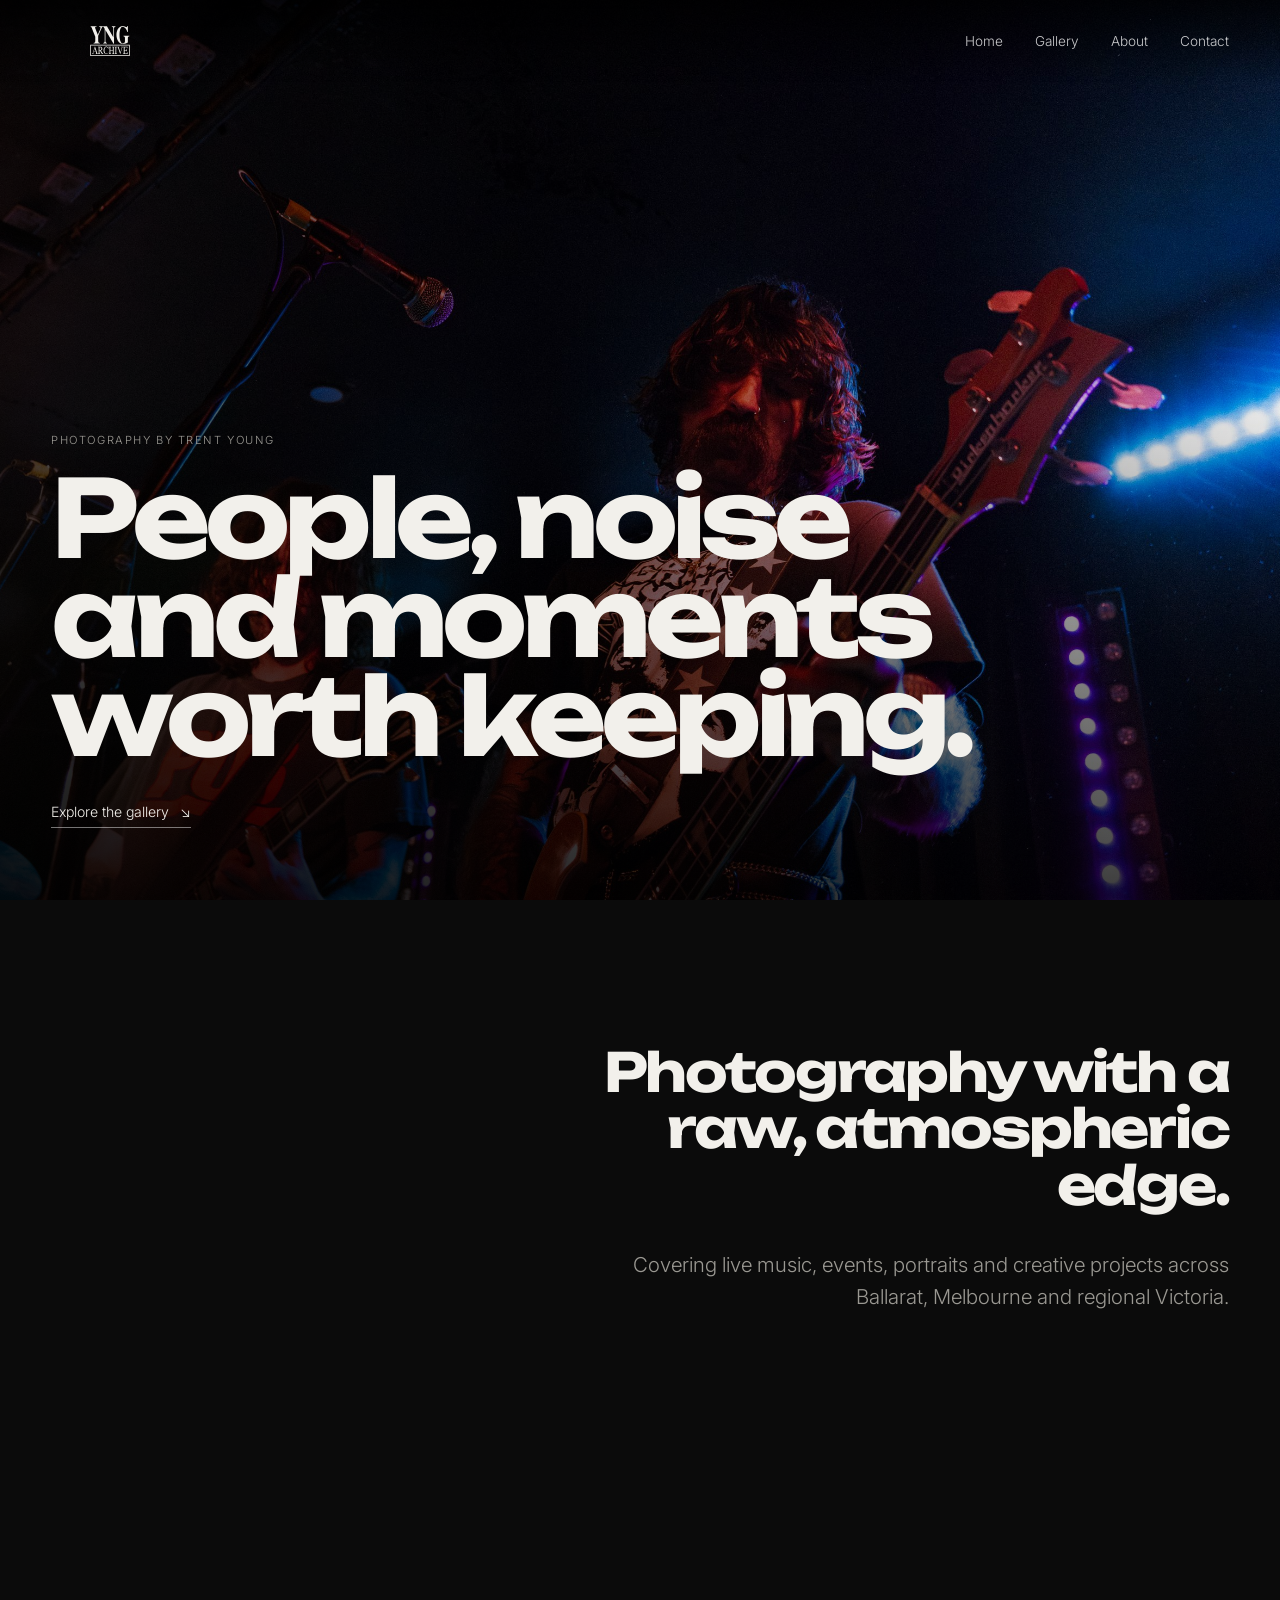
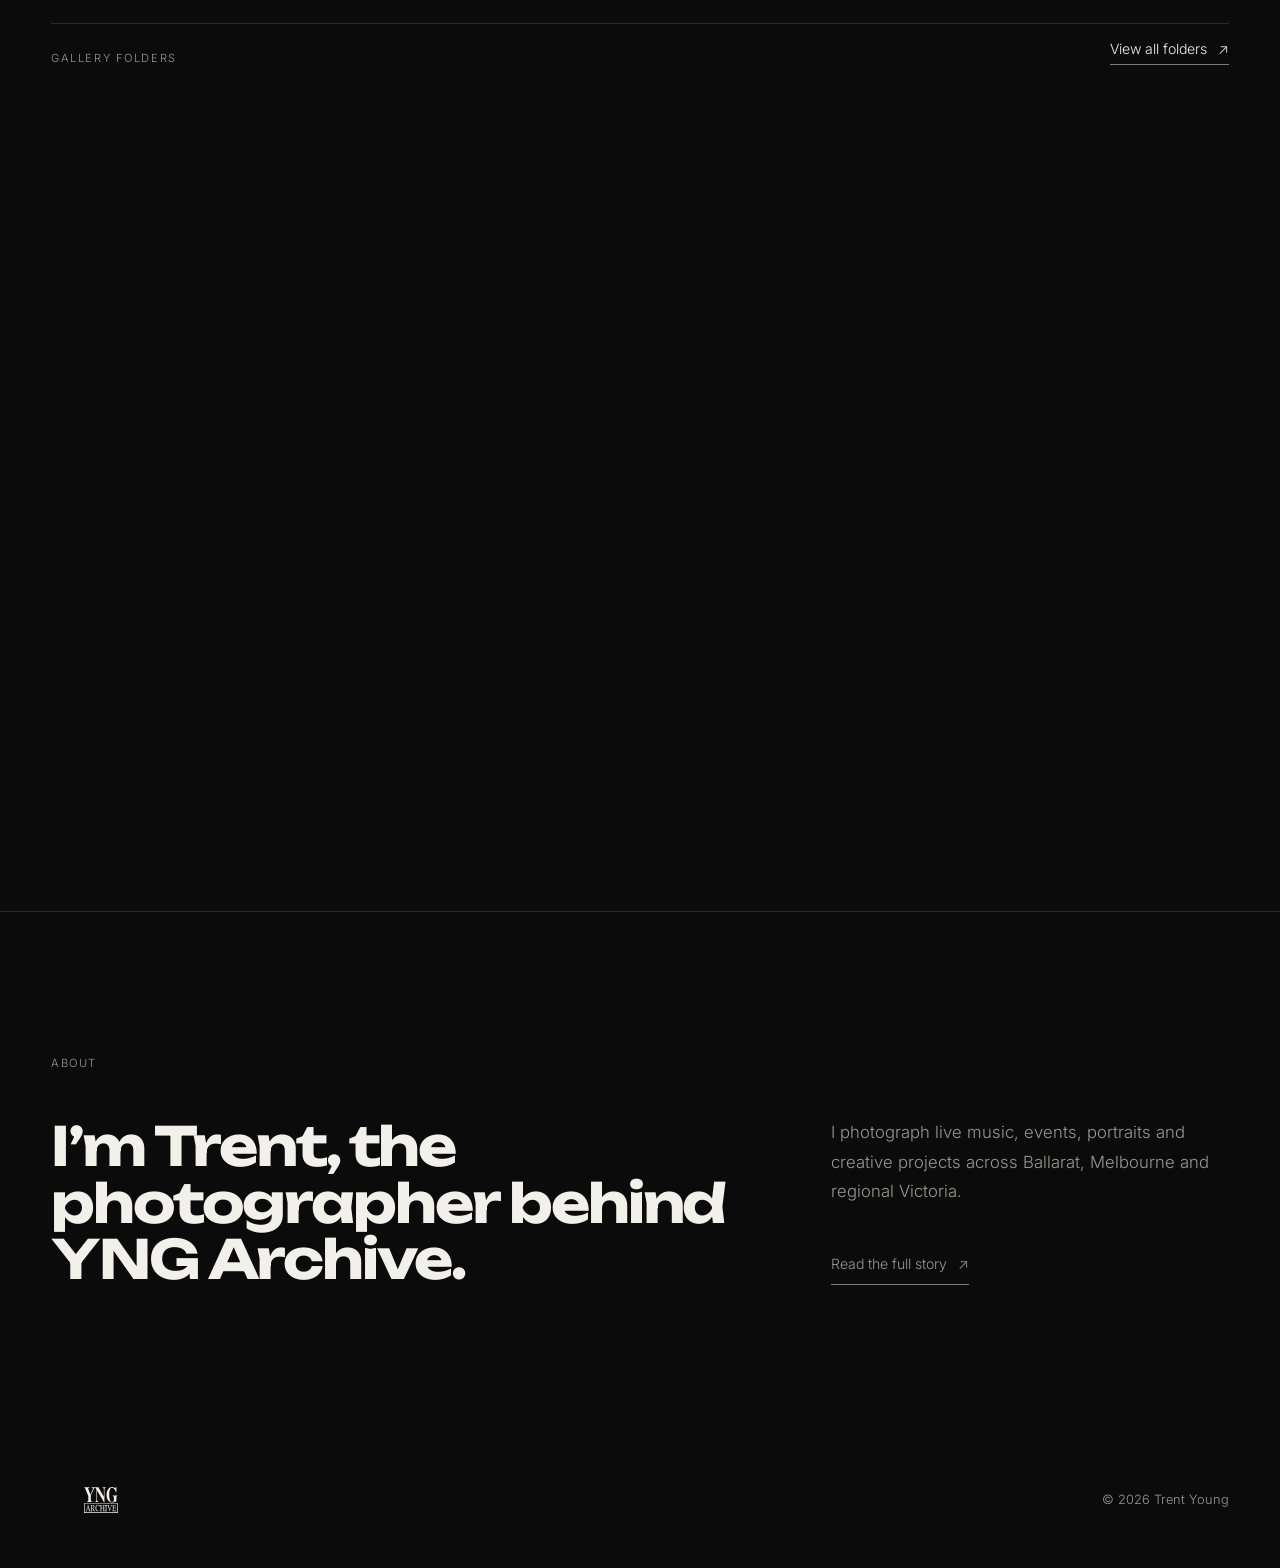
==== index.html @ a9e94014 "Add files via upload" ====
<!DOCTYPE html>
<html lang="en">
<head>
  <meta charset="UTF-8" />
  <meta name="viewport" content="width=device-width, initial-scale=1.0" />
  <meta name="description" content="YNG Archive photography by Trent Young." />
  <title>YNG Archive — Photography by Trent Young</title>
  <link rel="preconnect" href="https://fonts.googleapis.com">
  <link rel="preconnect" href="https://fonts.gstatic.com" crossorigin>
  <link href="https://fonts.googleapis.com/css2?family=Inter:wght@300;400;500;600&family=Unbounded:wght@500;600&display=swap" rel="stylesheet">
  <link rel="icon" type="image/svg+xml" href="assets/logo-main.svg" />
  <link rel="stylesheet" href="styles.css" />
</head>
<body>

<header class="site-header">
  <a class="brand" href="index.html"><span class="logo-mark" role="img" aria-label="YNG Archive"></span></a>

  <button class="menu-toggle" aria-label="Open navigation" aria-expanded="false">
    <span></span><span></span>
  </button>

  <nav class="site-nav">
    <a href="index.html">Home</a>
    <a href="gallery.html">Gallery</a>
    <a href="about.html">About</a>
    <a href="contact.html">Contact</a>
  </nav>
</header>

<main>
  <section class="hero" id="home">
    <div class="hero-image" role="img" aria-label="Featured YNG Archive photograph"></div>
    <div class="hero-overlay"></div>

    <div class="hero-content">
      <p class="eyebrow">Photography by Trent Young</p>
      <h1>People, noise<br>and moments<br>worth keeping.</h1>
      <a class="text-link" href="gallery.html">Explore the gallery <span>↘</span></a>
    </div>
  </section>

  <section class="intro section-pad">
    <div>
      <h2>Photography with a raw, atmospheric edge.</h2>
      <p class="large-copy">
        Covering live music, events, portraits and creative projects across Ballarat,
        Melbourne and regional Victoria.
      </p>
    </div>
  </section>

  <section class="featured-folders section-pad">
    <div class="section-heading">
      <p class="section-label">Gallery folders</p>
      <a class="text-link" href="gallery.html">View all folders <span>↗</span></a>
    </div>

    <a class="gallery-rotator" href="gallery.html" aria-label="View the gallery">
      <img src="images/home-carousel/aenima-7.jpg" alt="Live music photograph — Aenima" style="animation-delay:0s; object-position:center 35%;" loading="eager">
      <img src="images/home-carousel/ashestoashes-17.jpg" alt="Live music photograph — Ashestoashes" style="animation-delay:3s; object-position:center 55%;" loading="lazy">
      <img src="images/home-carousel/hero-band.jpg" alt="Live music photograph — full stage" style="animation-delay:6s; object-position:center 50%;" loading="lazy">
      <img src="images/home-carousel/dscf0075-enhanced-nr.jpg" alt="Live music photograph — Dscf0075 Enhanced Nr" style="animation-delay:9s; object-position:center 18%;" loading="lazy">
      <img src="images/home-carousel/mi-sex-1.jpg" alt="Live music photograph — Mi Sex" style="animation-delay:12s; object-position:center 40%;" loading="lazy">
      <img src="images/home-carousel/mi-sex-20.jpg" alt="Live music photograph — Mi Sex" style="animation-delay:15s; object-position:center 38%;" loading="lazy">
      <img src="images/home-carousel/rubberslover-11.jpg" alt="Live music photograph — Rubberslover" style="animation-delay:18s; object-position:center 45%;" loading="lazy">
      <img src="images/home-carousel/rubberslover-2.jpg" alt="Live music photograph — Rubberslover" style="animation-delay:21s; object-position:center 30%;" loading="lazy">
      <img src="images/home-carousel/sc18.jpg" alt="Live music photograph — SC18" style="animation-delay:24s; object-position:center 40%;" loading="lazy">
      <img src="images/home-carousel/sc25.jpg" alt="Live music photograph — SC25" style="animation-delay:27s; object-position:center 30%;" loading="lazy">
      <img src="images/home-carousel/sc36.jpg" alt="Live music photograph — SC36" style="animation-delay:30s; object-position:center 35%;" loading="lazy">
      <img src="images/home-carousel/sc8.jpg" alt="Live music photograph — SC8" style="animation-delay:33s; object-position:center 20%;" loading="lazy">
      <img src="images/home-carousel/subcenter90s-27.jpg" alt="Live music photograph — Subcenter90s" style="animation-delay:36s; object-position:center 30%;" loading="lazy">
      <img src="images/home-carousel/subcenter90s-37.jpg" alt="Live music photograph — Subcenter90s" style="animation-delay:39s; object-position:center 25%;" loading="lazy">
      <img src="images/home-carousel/the-antics-volta-11.jpg" alt="Live music photograph — The Antics Volta" style="animation-delay:42s; object-position:center 30%;" loading="lazy">
      <img src="images/home-carousel/the-antics-volta-18.jpg" alt="Live music photograph — The Antics Volta" style="animation-delay:45s; object-position:center 28%;" loading="lazy">
      <img src="images/home-carousel/the-antics-volta-23.jpg" alt="Live music photograph — The Antics Volta" style="animation-delay:48s; object-position:center 32%;" loading="lazy">
      <img src="images/home-carousel/xh2f0044.jpg" alt="Live music photograph — Xh2f0044" style="animation-delay:51s; object-position:center 28%;" loading="lazy">
      <img src="images/home-carousel/zombieeaters-1.jpg" alt="Live music photograph — Zombieeaters" style="animation-delay:54s; object-position:center 50%;" loading="lazy">
      <img src="images/home-carousel/zombieeaters-17.jpg" alt="Live music photograph — Zombieeaters" style="animation-delay:57s; object-position:center 32%;" loading="lazy">
    </a>
  </section>

  <section class="about about-teaser section-pad" id="about">
    <p class="section-label">About</p>
    <div class="about-grid">
      <h2>I’m Trent, the photographer behind YNG Archive.</h2>
      <div class="about-copy">
        <p>
          I photograph live music, events, portraits and creative projects across Ballarat,
          Melbourne and regional Victoria.
        </p>
        <a class="text-link" href="about.html">Read the full story <span>↗</span></a>
      </div>
    </div>
  </section>
</main>

<footer>
  <a class="brand" href="index.html"><span class="logo-mark" role="img" aria-label="YNG Archive"></span></a>
  <p>© <span class="year"></span> Trent Young</p>
</footer>
<script src="script.js"></script>
</body></html>
---- styles.css ----
:root {
  --bg: #0b0b0b;
  --panel: #111111;
  --panel-alt: #3d3a34;
  --text: #f2f0eb;
  --muted: #9a9892;
  --line: #2a2927;
  --max: 1500px;
}

* { box-sizing: border-box; }
html { scroll-behavior: smooth; }
body { margin: 0; background: var(--bg); color: var(--text); font-family: "Inter", Arial, sans-serif; font-weight: 300; }
img { display: block; width: 100%; }
a { color: inherit; text-decoration: none; }

.site-header {
  position: fixed; inset: 0 0 auto 0; z-index: 20; height: 82px; padding: 0 4vw;
  display: flex; align-items: center; justify-content: space-between;
  background: linear-gradient(to bottom, rgba(0,0,0,.75), transparent);
}
.brand { display: inline-flex; align-items: center; font-family: "Unbounded", sans-serif; font-size: .9rem; letter-spacing: .07em; color: var(--text); }
.logo-mark {
  display: block;
  width: 118px;
  height: 30px;
  background-color: currentColor;
  -webkit-mask: url('assets/logo-main.svg') no-repeat center / contain;
  mask: url('assets/logo-main.svg') no-repeat center / contain;
}
.site-nav { display: flex; gap: 2rem; }
.site-nav a { font-size: .85rem; color: rgba(255,255,255,.78); }
.site-nav a:hover, .text-link:hover, .contact-links a:hover { color: #fff; }
.menu-toggle { display: none; border: 0; background: transparent; width: 34px; height: 28px; padding: 4px; }
.menu-toggle span { display: block; height: 1px; background: #fff; margin: 6px 0; }

.hero { min-height: 100svh; position: relative; display: flex; align-items: flex-end; overflow: hidden; }
.hero-image {
  position: absolute; inset: 0;
  background-color: var(--panel-alt);
  background-image: url("images/home/hero-coffin-volta.jpg");
  background-position: center 32%; background-repeat: no-repeat; background-size: cover;
  transform: scale(1.02);
}
.hero-overlay { position: absolute; inset: 0; background: linear-gradient(to right, rgba(0,0,0,.72), rgba(0,0,0,.08)), linear-gradient(to top, rgba(0,0,0,.72), transparent 55%); }
.hero-content { position: relative; z-index: 2; padding: 0 4vw 8vh; }
.eyebrow, .section-label { text-transform: uppercase; letter-spacing: .14em; font-size: .7rem; }
.eyebrow { margin-bottom: 1.4rem; color: var(--muted); }
.hero h1, .page-hero h1 {
  font-family: "Unbounded", sans-serif; letter-spacing: -.055em; margin: 0;
}
.hero h1 { font-size: clamp(3.4rem, 8.4vw, 9.4rem); line-height: .92; margin-bottom: 2.2rem; }
.text-link { display: inline-flex; gap: .7rem; align-items: center; font-size: .88rem; border-bottom: 1px solid rgba(255,255,255,.45); padding-bottom: .45rem; }

.section-pad { width: min(var(--max), 100%); margin: 0 auto; padding: 9rem 4vw; }
.intro { display: block; }
.intro > div { margin-left: auto; max-width: 640px; text-align: right; }
.intro h2, .about h2, .contact h2 {
  font-family: "Unbounded", sans-serif; font-size: clamp(2rem, 4.2vw, 5rem);
  line-height: 1.05; letter-spacing: -.04em; max-width: 1000px; margin: 0;
}
.large-copy { color: var(--muted); max-width: 720px; font-size: clamp(1.1rem, 1.6vw, 1.55rem); line-height: 1.6; margin-top: 2.2rem; }
.section-label { color: var(--muted); margin: 0; }
.section-heading { display: flex; justify-content: space-between; align-items: flex-end; border-top: 1px solid var(--line); padding-top: 1rem; margin-bottom: 2.5rem; }

.folder-grid { display: grid; grid-template-columns: repeat(2, minmax(0,1fr)); gap: 3rem 1.4rem; }
.folder-card { display: block; }
.folder-card img { aspect-ratio: 4/3; object-fit: cover; filter: saturate(.82) contrast(1.03); transition: transform .45s ease, filter .45s ease; }
.folder-card:hover img { transform: scale(.992); filter: saturate(1); }
.folder-meta { display: flex; align-items: baseline; justify-content: space-between; margin-top: 1rem; }
.folder-meta h2, .folder-meta h3 { margin: 0; font-family: "Unbounded", sans-serif; font-size: clamp(1.4rem, 2.5vw, 2.6rem); letter-spacing: -.04em; }
.folder-meta span { color: var(--muted); font-size: .75rem; }
.folder-card p { color: var(--muted); line-height: 1.6; max-width: 540px; }

.gallery-rotator {
  position: relative;
  display: block;
  width: 100%;
  aspect-ratio: 16/9;
  overflow: hidden;
  border-radius: 1px;
}
.gallery-rotator img {
  position: absolute; inset: 0;
  width: 100%; height: 100%;
  object-fit: cover;
  opacity: 0;
  animation: gallery-rotate 60s infinite;
}

@keyframes gallery-rotate {
  0% { opacity: 0; }
  2% { opacity: 1; }
  5% { opacity: 1; }
  7% { opacity: 0; }
  100% { opacity: 0; }
}

@media (prefers-reduced-motion: reduce) {
  .gallery-rotator img { animation: none; opacity: 0; }
  .gallery-rotator img:first-child { opacity: 1; }
}

@media (max-width: 700px) {
  .gallery-rotator { aspect-ratio: 4/3; }
}

.about { border-top: 1px solid var(--line); }
.about-grid { display: grid; grid-template-columns: 1.7fr 1fr; gap: 8vw; margin-top: 3rem; }
.about-copy { color: var(--muted); font-size: 1.05rem; line-height: 1.75; }
.about-copy p:first-child { margin-top: 0; }
.about-teaser .about-copy .text-link { margin-top: 1.8rem; display: inline-flex; }

/* ---------- Dedicated About page ---------- */
.about-page-copy { color: var(--muted); font-size: 1.05rem; line-height: 1.75; }
.about-page-copy p:first-child { margin-top: 0; }
.about-page-copy p { margin-bottom: 1.4rem; }
.about-page-copy--solo { max-width: 720px; }

.services { border-top: 1px solid var(--line); }
.services-grid {
  display: grid;
  grid-template-columns: repeat(2, minmax(0,1fr));
  gap: 3rem 3vw;
  margin-top: 3rem;
}
.service h3 {
  font-family: "Unbounded", sans-serif;
  font-size: clamp(1.2rem, 2vw, 1.6rem);
  letter-spacing: -.02em;
  margin: 0 0 .8rem;
}
.service p { color: var(--muted); line-height: 1.65; margin: 0; max-width: 46ch; }

@media (max-width: 800px) {
  .services-grid { grid-template-columns: 1fr; gap: 2.2rem; }
}

/* ---------- Dedicated Contact page ---------- */
.contact-page-grid {
  display: grid;
  grid-template-columns: 1.1fr 0.9fr;
  gap: 6vw;
  align-items: start;
}
.contact-form .field { margin-bottom: 1.8rem; }
.contact-form label {
  display: block; font-size: .8rem; letter-spacing: .05em; text-transform: uppercase;
  color: var(--muted); margin-bottom: .6rem;
}
.contact-form input, .contact-form textarea {
  width: 100%; background: transparent;
  border: 1px solid var(--line); color: var(--text);
  font-family: "Inter", sans-serif; font-size: 1rem;
  padding: .9rem 1rem;
}
.contact-form textarea { min-height: 140px; resize: vertical; }
.contact-form input:focus, .contact-form textarea:focus { outline: 2px solid var(--text); outline-offset: 2px; }
.contact-submit {
  background: var(--text); color: var(--bg); border: 0;
  font-family: "Unbounded", sans-serif; font-size: .85rem; letter-spacing: .04em;
  padding: 1rem 2.2rem; cursor: pointer; transition: background .15s ease;
}
.contact-submit:hover { background: var(--muted); }
.contact-form-note { font-size: .8rem; color: var(--muted); margin-top: 1.2rem; line-height: 1.5; }

.contact-direct { border-left: 1px solid var(--line); padding-left: 5vw; }
.contact-direct h2 {
  font-family: "Unbounded", sans-serif; font-size: clamp(1.5rem, 3vw, 2.2rem);
  letter-spacing: -.03em; margin: 0 0 1.6rem;
}
.contact-direct-links { display: flex; flex-direction: column; gap: 1.3rem; font-size: 1.15rem; }
.contact-direct-links a {
  border-bottom: 1px solid var(--line); padding-bottom: .4rem;
  display: inline-block; width: fit-content;
}
.contact-direct-links a:hover { color: #fff; border-color: #fff; }

@media (max-width: 800px) {
  .contact-page-grid { grid-template-columns: 1fr; }
  .contact-direct { border-left: none; border-top: 1px solid var(--line); padding-left: 0; padding-top: 2.5rem; }
}

.page-hero { min-height: 58vh; padding: 11rem 4vw 5rem; display: flex; flex-direction: column; justify-content: flex-end; border-bottom: 1px solid var(--line); }
.page-hero h1 { font-size: clamp(4rem, 11vw, 10rem); line-height: .9; }
.page-hero > p:last-child { color: var(--muted); max-width: 680px; font-size: 1.1rem; line-height: 1.6; }
.gallery-hero { min-height: 48vh; }
.back-link { color: var(--muted); margin-bottom: 3rem; font-size: .85rem; }

.photo-hero { position: relative; overflow: hidden; padding-bottom: 1.25rem; }
.photo-hero-bg {
  position: absolute; inset: 0;
  background-size: cover; background-position: center 30%;
  transform: scale(1.02);
}
.photo-hero-overlay {
  position: absolute; inset: 0;
  background: linear-gradient(to top, rgba(0,0,0,.8), rgba(0,0,0,.15) 55%, rgba(0,0,0,.25));
}
.photo-hero > .eyebrow, .photo-hero > h1, .photo-hero > p:last-child { position: relative; z-index: 2; }
.photo-hero > p:last-child { color: rgba(242,240,235,.82); }

.photo-grid { columns: 2; column-gap: 1.4rem; }
.gallery-item { break-inside: avoid; margin: 0 0 2.5rem; }
.gallery-item img { width: 100%; height: auto; object-fit: cover; filter: saturate(.85) contrast(1.02); }
.gallery-item:nth-child(3n+1) img { aspect-ratio: 4/5; object-fit: cover; }
.gallery-item:nth-child(3n+2) img { aspect-ratio: 3/2; object-fit: cover; }
.gallery-item:nth-child(3n) img { aspect-ratio: 1/1; object-fit: cover; }
figcaption { display: flex; justify-content: space-between; margin-top: .8rem; color: var(--muted); font-size: .75rem; text-transform: uppercase; letter-spacing: .08em; }

footer { display: flex; justify-content: space-between; align-items: center; padding: 3rem 4vw; color: var(--muted); font-size: .8rem; }
footer .logo-mark { width: 100px; height: 26px; }

img.placeholder-photo {
  background-color: var(--panel-alt) !important;
  object-fit: contain !important;
  padding: 15%;
}

/* ---------- Album lightbox ---------- */
.page-shell { transition: filter .4s ease; }
.page-shell.blurred { filter: blur(18px) brightness(.65); pointer-events: none; }

.gallery-trigger {
  display: block; width: 100%; border: 0; padding: 0; margin: 0;
  background: transparent; cursor: pointer; text-align: left;
}
.gallery-trigger:focus-visible { outline: 2px solid var(--text); outline-offset: 4px; }

.lightbox {
  display: none;
  position: fixed; inset: 0; z-index: 100;
  align-items: center; justify-content: center;
  padding: 5vh 4vw;
  background: rgba(0,0,0,.35);
}
.lightbox.open { display: flex; }

.lightbox-panel {
  position: relative;
  width: min(1000px, 100%);
  max-height: 88vh;
  overflow-y: auto;
  background: var(--panel);
  border: 1px solid var(--line);
  padding: 3rem;
  opacity: 0; transform: translateY(14px) scale(.98);
  animation: lightbox-in .3s ease forwards;
}
@keyframes lightbox-in { to { opacity: 1; transform: translateY(0) scale(1); } }

.lightbox-close {
  position: absolute; top: 1.2rem; right: 1.2rem;
  width: 40px; height: 40px;
  border: 1px solid var(--line); background: transparent; color: var(--text);
  font-size: 1.4rem; line-height: 1; cursor: pointer;
  display: flex; align-items: center; justify-content: center;
}
.lightbox-close:hover { background: var(--line); }

.lightbox-header { margin-bottom: 2.2rem; border-bottom: 1px solid var(--line); padding-bottom: 1.4rem; }
.lightbox-title { font-family: "Unbounded", sans-serif; font-size: clamp(1.8rem, 4vw, 3rem); letter-spacing: -.03em; margin: 0 0 .6rem; }
.lightbox-meta { color: var(--muted); font-size: .8rem; text-transform: uppercase; letter-spacing: .1em; margin: 0; }

.lightbox-grid { display: grid; grid-template-columns: repeat(auto-fill, minmax(200px, 1fr)); gap: 1rem; }
.lightbox-thumb {
  display: block; width: 100%; border: 0; padding: 0; margin: 0;
  background: transparent; cursor: zoom-in;
}
.lightbox-thumb img {
  width: 100%; aspect-ratio: 4/5;
  background-color: var(--panel-alt);
  object-fit: contain; padding: 12%;
  transition: opacity .15s ease;
}
.lightbox-thumb:hover img { opacity: .8; }
.lightbox-thumb:focus-visible { outline: 2px solid var(--text); outline-offset: 3px; }

/* ---------- Full-size image viewer (opens on top of the album) ---------- */
.image-viewer {
  display: none;
  position: fixed; inset: 0; z-index: 200;
  align-items: center; justify-content: center;
  background: rgba(0,0,0,.92);
  padding: 6vh 6vw;
}
.image-viewer.open { display: flex; }
.viewer-image {
  max-width: 100%; max-height: 100%;
  background-color: var(--panel-alt);
  object-fit: contain;
}
.viewer-close, .viewer-nav {
  position: absolute;
  border: 1px solid var(--line);
  background: rgba(0,0,0,.4);
  color: #fff;
  cursor: pointer;
  display: flex; align-items: center; justify-content: center;
}
.viewer-close:hover, .viewer-nav:hover { background: rgba(255,255,255,.15); }
.viewer-close {
  top: 1.4rem; right: 1.4rem;
  width: 44px; height: 44px; font-size: 1.5rem; line-height: 1;
}
.viewer-nav {
  top: 50%; transform: translateY(-50%);
  width: 50px; height: 50px; font-size: 1.3rem;
}
.viewer-prev { left: 2vw; }
.viewer-next { right: 2vw; }

@media (max-width: 700px) {
  .lightbox-panel { padding: 1.8rem; }
  .viewer-nav { width: 40px; height: 40px; }
  .viewer-prev { left: 1vw; }
  .viewer-next { right: 1vw; }
}

@media (prefers-reduced-motion: reduce) {
  .lightbox-panel { animation: none; opacity: 1; transform: none; }
  .page-shell { transition: none; }
}

@media (max-width: 800px) {
  .site-header { height: 68px; }
  .menu-toggle { display: block; position: relative; z-index: 30; }
  .site-nav { position: fixed; inset: 0; background: rgba(9,9,9,.98); display: none; flex-direction: column; align-items: center; justify-content: center; gap: 2rem; }
  .site-nav.open { display: flex; }
  .site-nav a { font-family: "Unbounded", sans-serif; font-size: 1.7rem; }
  .hero-content { padding-bottom: 6vh; }
  .hero h1 { font-size: clamp(2.8rem, 14vw, 5rem); }
  .section-pad { padding: 6rem 5vw; }
  .intro, .about-grid, .folder-grid { grid-template-columns: 1fr; }
  .photo-grid { columns: 1; }
  .section-heading { display: block; }
  .section-heading .text-link { margin-top: 1rem; }
  .page-hero { min-height: 48vh; padding-top: 9rem; }
  .page-hero h1 { font-size: clamp(3.2rem, 15vw, 5.5rem); }
  footer { align-items: flex-start; gap: 2rem; }
}
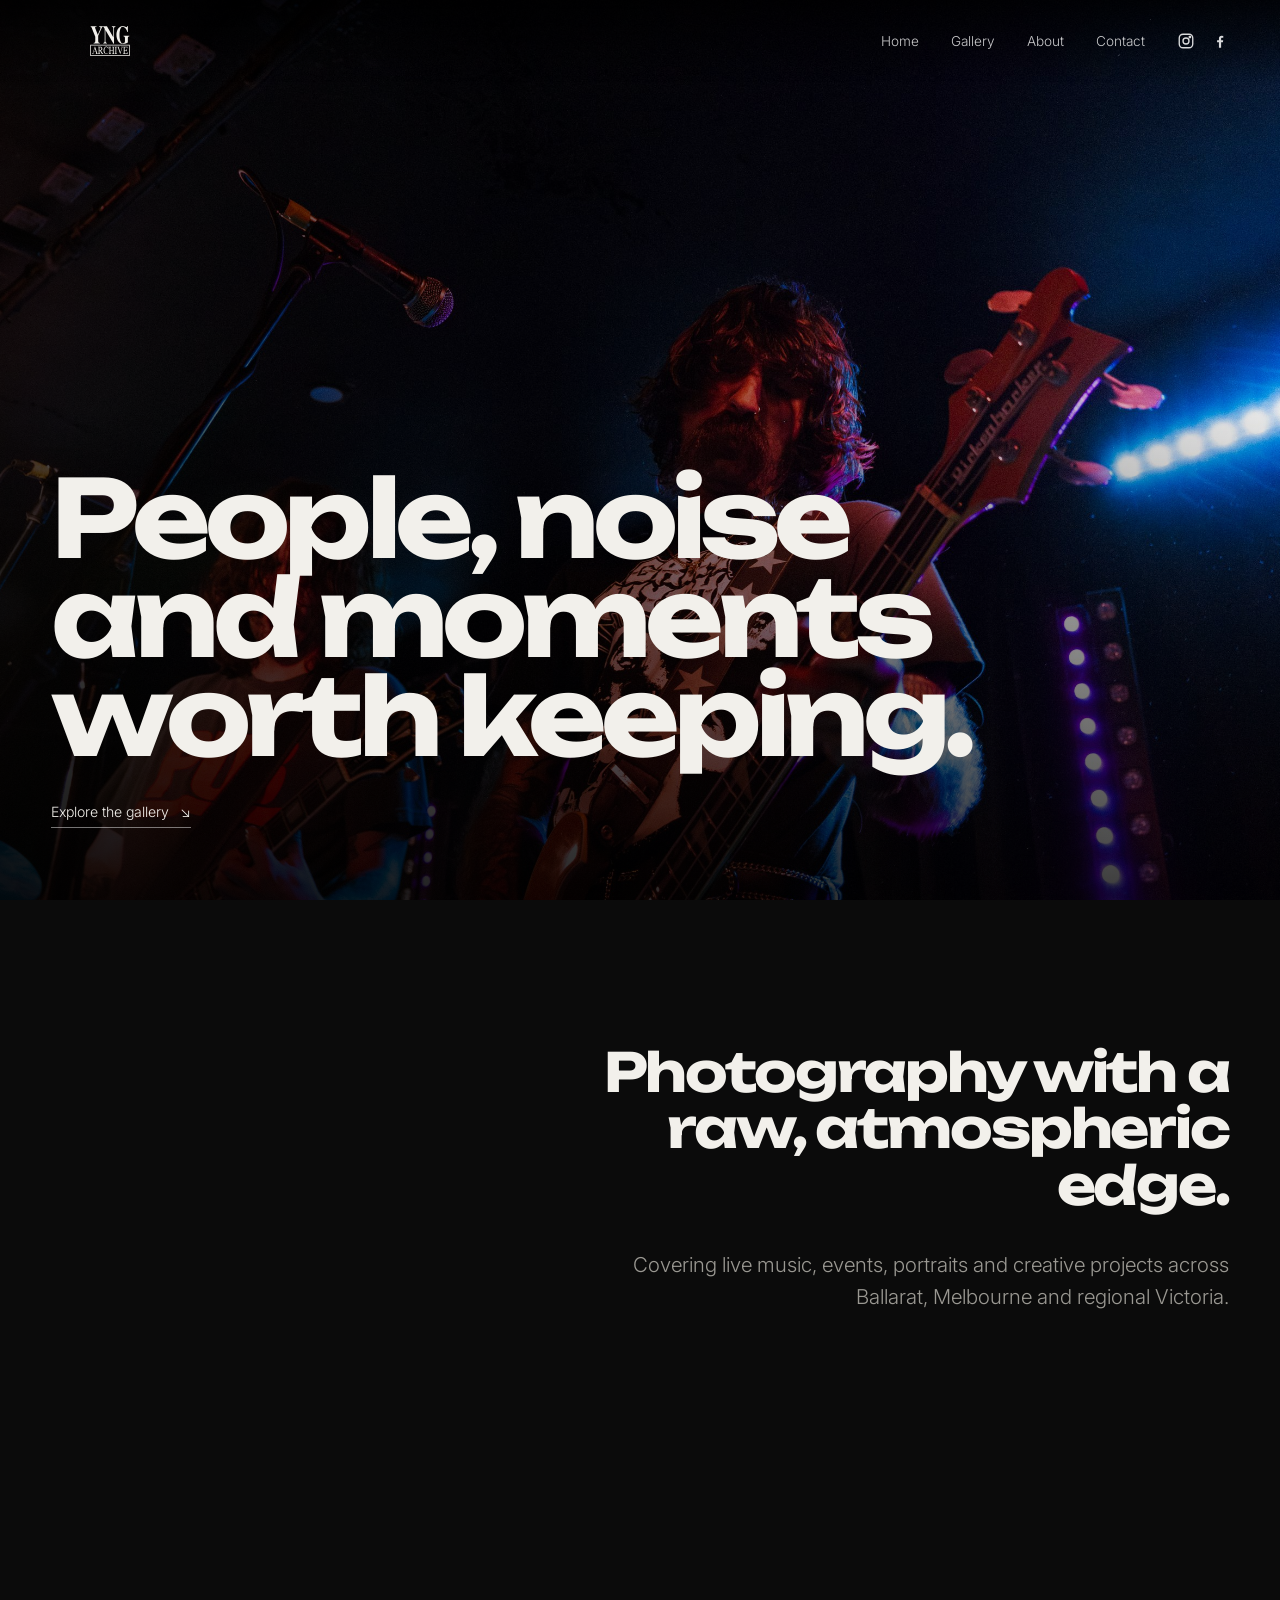
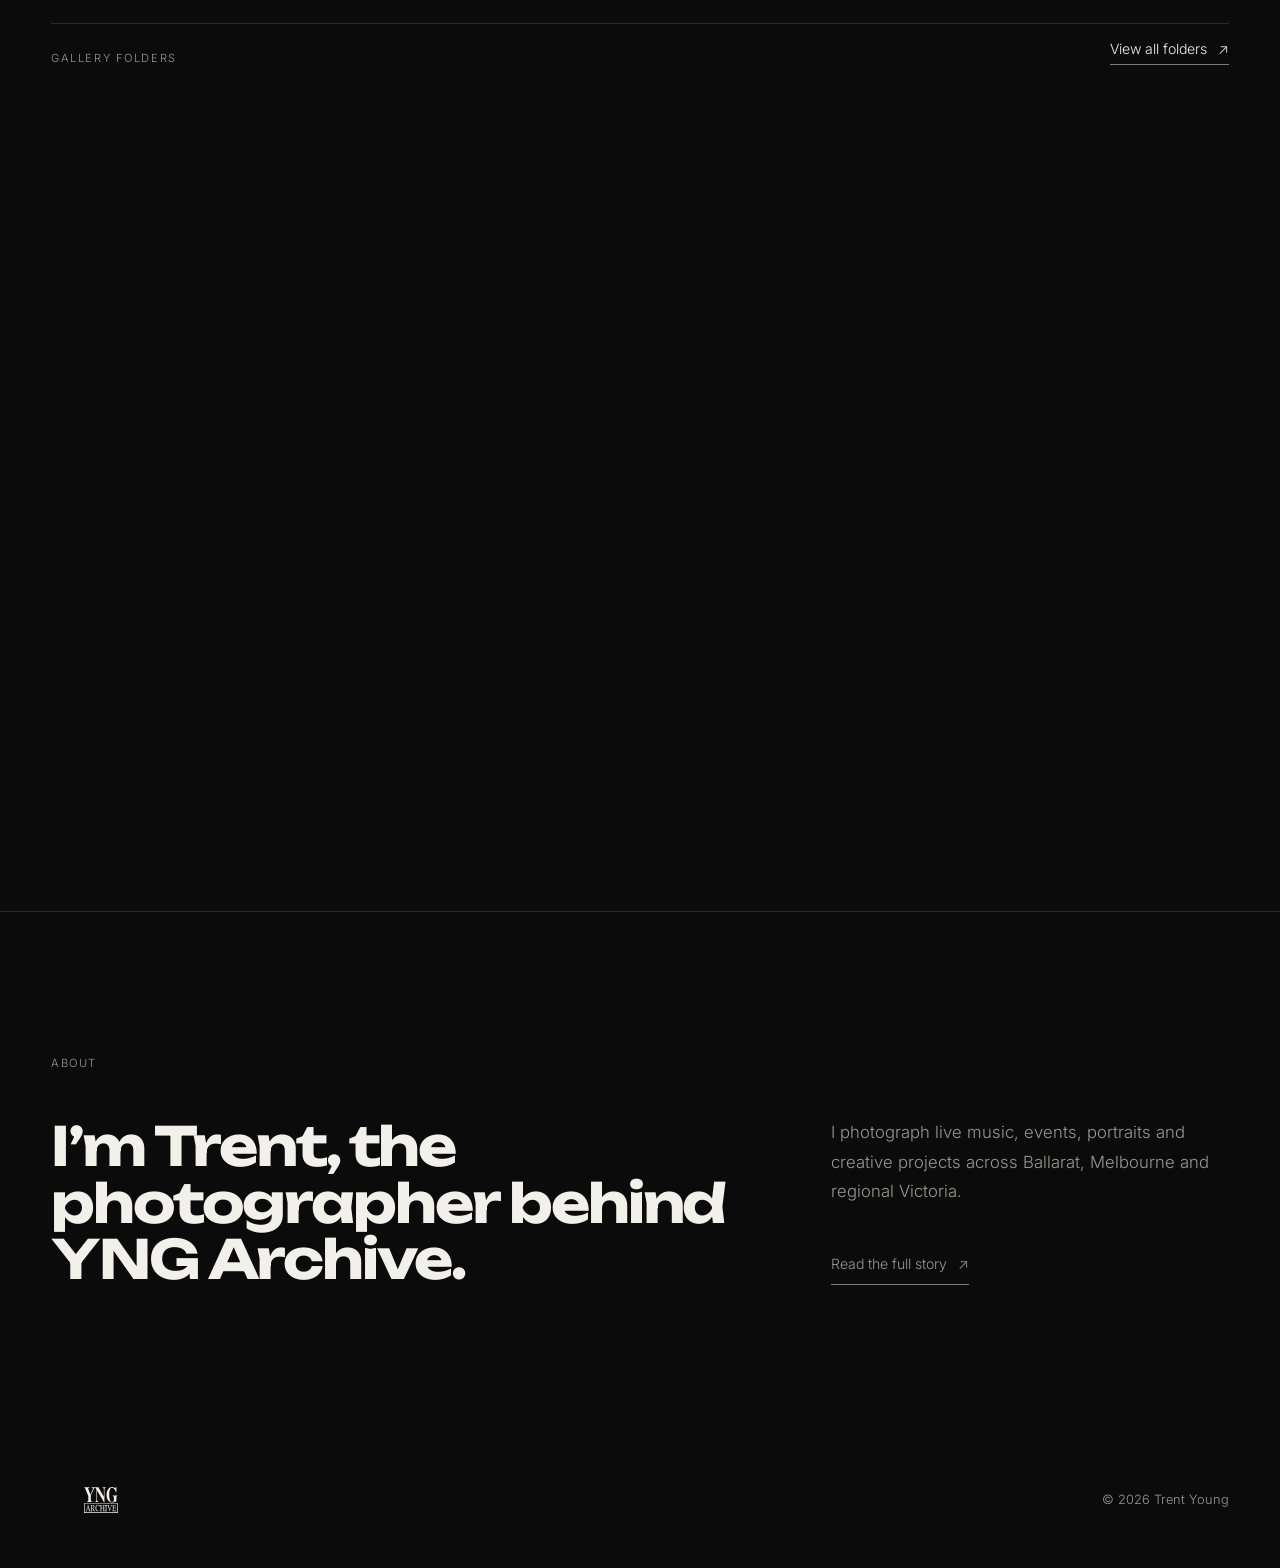
==== commit 2bd04def: "Add files via upload" ====
--- a/index.html
+++ b/index.html
@@ -25,6 +25,14 @@
     <a href="gallery.html">Gallery</a>
     <a href="about.html">About</a>
     <a href="contact.html">Contact</a>
+    <div class="nav-socials">
+      <a href="https://www.instagram.com/yng.archive.co/" target="_blank" rel="noreferrer" aria-label="Instagram">
+        <svg viewBox="0 0 24 24" fill="none" stroke="currentColor" stroke-width="1.8"><rect x="3" y="3" width="18" height="18" rx="5"/><circle cx="12" cy="12" r="4"/><circle cx="17.2" cy="6.8" r="1"/></svg>
+      </a>
+      <a href="https://www.facebook.com/yngarchive" target="_blank" rel="noreferrer" aria-label="Facebook">
+        <svg viewBox="0 0 24 24" fill="currentColor"><path d="M13.5 21v-7.2h2.4l.36-2.8h-2.76V9.1c0-.81.22-1.36 1.39-1.36h1.48V5.23A19.8 19.8 0 0 0 14.2 5c-2.15 0-3.62 1.31-3.62 3.72v2.28H8.1v2.8h2.48V21h2.92z"/></svg>
+      </a>
+    </div>
   </nav>
 </header>
 
@@ -34,7 +42,6 @@
     <div class="hero-overlay"></div>
 
     <div class="hero-content">
-      <p class="eyebrow">Photography by Trent Young</p>
       <h1>People, noise<br>and moments<br>worth keeping.</h1>
       <a class="text-link" href="gallery.html">Explore the gallery <span>↘</span></a>
     </div>
--- a/styles.css
+++ b/styles.css
@@ -29,9 +29,13 @@
   -webkit-mask: url('assets/logo-main.svg') no-repeat center / contain;
   mask: url('assets/logo-main.svg') no-repeat center / contain;
 }
-.site-nav { display: flex; gap: 2rem; }
+.site-nav { display: flex; align-items: center; gap: 2rem; }
 .site-nav a { font-size: .85rem; color: rgba(255,255,255,.78); }
 .site-nav a:hover, .text-link:hover, .contact-links a:hover { color: #fff; }
+.nav-socials { display: flex; align-items: center; gap: 1rem; }
+.nav-socials a { color: #fff; display: inline-flex; opacity: .85; transition: opacity .15s ease; }
+.nav-socials a:hover { opacity: 1; }
+.nav-socials svg { width: 18px; height: 18px; }
 .menu-toggle { display: none; border: 0; background: transparent; width: 34px; height: 28px; padding: 4px; }
 .menu-toggle span { display: block; height: 1px; background: #fff; margin: 6px 0; }
 
@@ -80,8 +84,7 @@
   aspect-ratio: 16/9;
   overflow: hidden;
   border-radius: 1px;
-}
-.gallery-rotator img {
+}.gallery-rotator img {
   position: absolute; inset: 0;
   width: 100%; height: 100%;
   object-fit: cover;
@@ -97,6 +100,21 @@
   100% { opacity: 0; }
 }
 
+.gallery-rotator[data-slot-seconds="5"] img { animation-duration: 100s; }
+
+/* Slower, more pronounced crossfade for the 7s gallery banner */
+.gallery-rotator[data-slot-seconds="7"] img {
+  animation-name: gallery-rotate-slow;
+  animation-duration: 140s;
+}
+@keyframes gallery-rotate-slow {
+  0% { opacity: 0; }
+  1.71% { opacity: 1; }
+  5% { opacity: 1; }
+  6.71% { opacity: 0; }
+  100% { opacity: 0; }
+}
+
 @media (prefers-reduced-motion: reduce) {
   .gallery-rotator img { animation: none; opacity: 0; }
   .gallery-rotator img:first-child { opacity: 1; }
@@ -186,12 +204,17 @@
 .page-hero h1 { font-size: clamp(4rem, 11vw, 10rem); line-height: .9; }
 .page-hero > p:last-child { color: var(--muted); max-width: 680px; font-size: 1.1rem; line-height: 1.6; }
 .gallery-hero { min-height: 48vh; }
-.back-link { color: var(--muted); margin-bottom: 3rem; font-size: .85rem; }
+.gallery-rotator.hero-fill {
+  position: absolute; inset: 0;
+  aspect-ratio: auto;
+  width: 100%; height: 100%;
+  border-radius: 0;
+}
 
 .photo-hero { position: relative; overflow: hidden; padding-bottom: 1.25rem; }
 .photo-hero-bg {
   position: absolute; inset: 0;
-  background-size: cover; background-position: center 30%;
+  background-size: cover; background-position: 25% 62%;
   transform: scale(1.02);
 }
 .photo-hero-overlay {
@@ -200,13 +223,12 @@
 }
 .photo-hero > .eyebrow, .photo-hero > h1, .photo-hero > p:last-child { position: relative; z-index: 2; }
 .photo-hero > p:last-child { color: rgba(242,240,235,.82); }
-
-.photo-grid { columns: 2; column-gap: 1.4rem; }
+.back-link { color: var(--muted); margin-bottom: 3rem; font-size: .85rem; }
+
+
+.photo-grid { columns: 1; }
 .gallery-item { break-inside: avoid; margin: 0 0 2.5rem; }
-.gallery-item img { width: 100%; height: auto; object-fit: cover; filter: saturate(.85) contrast(1.02); }
-.gallery-item:nth-child(3n+1) img { aspect-ratio: 4/5; object-fit: cover; }
-.gallery-item:nth-child(3n+2) img { aspect-ratio: 3/2; object-fit: cover; }
-.gallery-item:nth-child(3n) img { aspect-ratio: 1/1; object-fit: cover; }
+.gallery-item img { width: 100%; height: auto; object-fit: cover; filter: saturate(.85) contrast(1.02); aspect-ratio: 3/2; }
 figcaption { display: flex; justify-content: space-between; margin-top: .8rem; color: var(--muted); font-size: .75rem; text-transform: uppercase; letter-spacing: .08em; }
 
 footer { display: flex; justify-content: space-between; align-items: center; padding: 3rem 4vw; color: var(--muted); font-size: .8rem; }
@@ -222,11 +244,14 @@
 .page-shell { transition: filter .4s ease; }
 .page-shell.blurred { filter: blur(18px) brightness(.65); pointer-events: none; }
 
-.gallery-trigger {
+.gallery-trigger, .photo-trigger {
   display: block; width: 100%; border: 0; padding: 0; margin: 0;
   background: transparent; cursor: pointer; text-align: left;
 }
-.gallery-trigger:focus-visible { outline: 2px solid var(--text); outline-offset: 4px; }
+.gallery-trigger:focus-visible, .photo-trigger:focus-visible { outline: 2px solid var(--text); outline-offset: 4px; }
+
+.photo-grid.natural-ratio .gallery-item img { aspect-ratio: auto; }
+.photo-caption { display: block; margin-top: .9rem; color: var(--muted); font-size: .85rem; letter-spacing: .02em; text-transform: none; }
 
 .lightbox {
   display: none;
@@ -329,11 +354,12 @@
   .site-nav { position: fixed; inset: 0; background: rgba(9,9,9,.98); display: none; flex-direction: column; align-items: center; justify-content: center; gap: 2rem; }
   .site-nav.open { display: flex; }
   .site-nav a { font-family: "Unbounded", sans-serif; font-size: 1.7rem; }
+  .nav-socials { gap: 2rem; margin-top: 1rem; }
+  .nav-socials svg { width: 28px; height: 28px; }
   .hero-content { padding-bottom: 6vh; }
   .hero h1 { font-size: clamp(2.8rem, 14vw, 5rem); }
   .section-pad { padding: 6rem 5vw; }
   .intro, .about-grid, .folder-grid { grid-template-columns: 1fr; }
-  .photo-grid { columns: 1; }
   .section-heading { display: block; }
   .section-heading .text-link { margin-top: 1rem; }
   .page-hero { min-height: 48vh; padding-top: 9rem; }
